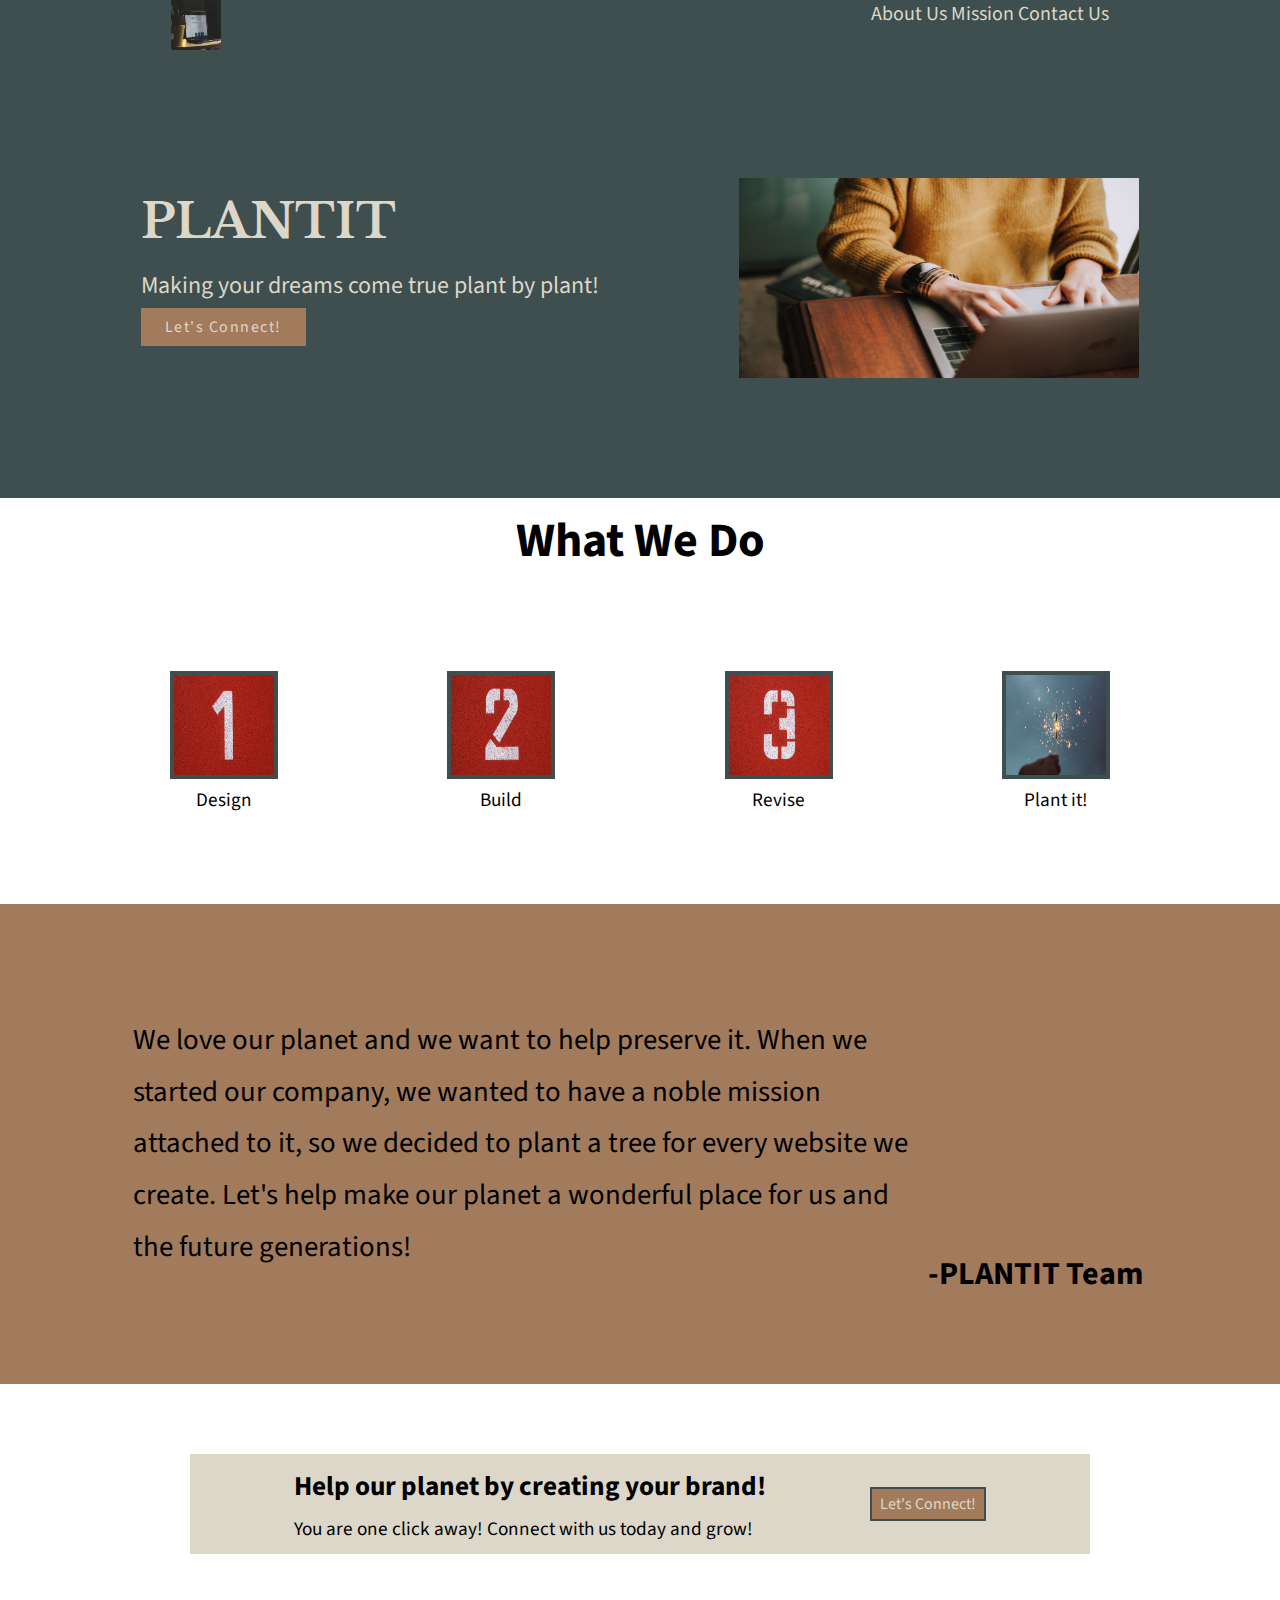
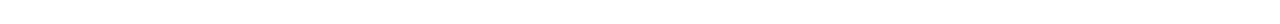
==== index.html @ 6e58cea7 "removing files from the folder to fix the publishing error" ====
<!DOCTYPE html>
<html lang="en">
<head>
    <meta charset="UTF-8">
    <meta http-equiv="X-UA-Compatible" content="IE=edge">
    <meta name="viewport" content="width=device-width, initial-scale=1.0">
    <link rel="stylesheet" href="style.css">
    <link href="https://fonts.googleapis.com/css2?family=Libre+Baskerville&family=Source+Sans+Pro:wght@300&display=swap" 
    rel="stylesheet">
    <link rel="stylesheet" href="style.css">
    <title>Landing Page</title>
</head>
<body>

    <!--Intro Section-->

    <header class="header">
        <img class="logo-img" src="./images/logo.jpg" alt="header logo">
        <nav class="nav">
            <a class="link-one" href="#">About Us</a>
            <a class="link-two" href="#">Mission</a>
            <a class="link-three" href="#">Contact Us</a>
        </nav>
    </header>

    <!-- Intro Section -->
    <section class="intro">

        <div class="intro-txt">
            <h1 class="intro-title">PLANTIT</h1>
            <p class="intro-paragraph">Making your dreams come true plant by plant!</p>
            <button class="btn" type="button">Let's Connect!</button>
        </div>

        <div class="intro-img">
            <img class="img-intro" src="./images/header.jpg" alt="a person wearing a yellow sweater typing on a laptop">
        </div>


    </section>
        
    

    <!--About Us Section-->

    <div class="aboutus-title">
        <h1>What We Do</h1>
    </div>


    <section class="aboutus-section">
        <div class="no-one">
            <img class="img-one" src="./images/1.jpg" alt="white number one on a red surface">
            <p class="no-one__text">Design</p>
        </div>

        <div class="no-two">
            <img class="img-two" src="./images/2.jpg" alt="white number two on a red surface">
            <p class="no-two__text">Build</p>
        </div>

        <div class="no-three">
            <img class="img-three" src="./images/3.jpg" alt="white number three on a red surface">
            <p class="no-three__text">Revise</p>
        </div>

        <div class="no-four">
            <img class="img-four" src="./images/4.jpg" alt="hand holding a small fireworks stick">
            <p class="no-four__text">Plant it!</p>
        </div>

    </section>

    <!--Mission-->

    <div class="mission">
        <p class="mission-paragraph">We love our planet and we want to help preserve it. 
            When we started our company, we wanted to have a noble mission attached to it, so we decided to plant a tree for every website we create. 
            Let's help make our planet a wonderful place for us and the future generations!</p>
        <p class="mission-quote"><strong>-PLANTIT Team</strong></p>
    </div>

    <!--Connect-->

    <section class="connect">
        <div class="connect-area">
            <div class="connect-text">
                <h1 class="connect-header">Help our planet by creating your brand!</h1>
                <p class="connect-paragraph">You are one click away! Connect with us today and grow!</p>
            </div>
            <button class="connect-button" type="button">Let's Connect!</button>
        </div>
    </section>



</body>
</html>
---- style.css ----
:root {

    --ff-primary: Source Sans Pro;
    --ff-secondary: Libre Baskerville;

    --clr-light: #DCD7C9;
    --clr-accent: #A27B5C;
    --clr-dark: #3F4E4F;
}

body {
    margin: 0 auto;
    padding: 0;
}


h1, p{
    line-height: 1.8;
    margin: 0;
}



/* Header */

.header {
    background-color: var(--clr-dark);
    display: flex;
    justify-content: space-around;
}

.logo-img {
    height: 50px;
    width: 50px;
    position: relative;
    right: 6%;
}

.nav {
    position: relative;
    left: 6%
}

.link-one, .link-two, .link-three {
    font-family: var(--ff-primary);
    font-size: 1.25rem;
    color: var(--clr-light);
    text-decoration: none;
}

/* Intro Section */

.intro {
    display: flex;
    justify-content: space-evenly;
    height: 20em;
    padding-top: 10%;
    background-color: var(--clr-dark);
}



.intro-title {
    font-family: var(--ff-secondary);
    color: var(--clr-light);
    font-size: 3rem;
}

.intro-paragraph {
    font-family: var(--ff-primary);
    color: var(--clr-light);
    font-size: 1.5rem;
}


.img-intro {
    height: 200px;
    width: 400px;
}

.btn {
    background-color: var(--clr-accent);
    color: var(--clr-light);
    font-family: var(--ff-primary);
    font-size: 1rem;
    border-style: none;
    display: inline-block;
    padding: .5em 1.5em;
    letter-spacing: 1.5px;   
    cursor: pointer; 
}




/* About Us Section */

.aboutus-section{
    display: flex;
    justify-content: space-evenly;
    align-items: center;
    height: 20em;
}



.aboutus-title {
    text-align: center;
    font-family: var(--ff-primary);
    font-size: 1.5rem;
}

.img-one, .img-two, .img-three, .img-four {
    width: 100px;
    height: 100px;
    border: 4px solid var(--clr-dark);
}

.no-one__text, .no-two__text, .no-three__text, .no-four__text {
    text-align: center;
    font-family: var(--ff-primary);
    font-size: 1.2rem;
}


/* Mission */

.mission {
    background-color: var(--clr-accent);
    height: 30em;
    display: flex;
    justify-content: center;
    align-items: center;

}

.mission-paragraph {
    font-family: var(--ff-primary);
    font-size: 1.8rem;
    max-width: 800px;
    text-align: left;
}

.mission-quote {
    font-family: var(--ff-primary);
    font-size: 2rem;
    position: relative;
    top: 130px;
    right: 5px;
}

/* Contact Section */

.connect {
    height: 15em;
    display: flex;
    justify-content: center;
    align-items: center;
}

.connect-area {
    background-color: var(--clr-light);
    width: 900px;
    height: 100px;
    display: flex;
    justify-content: space-evenly;
    align-items: center;
}

.connect-header {
    font-family: var(--ff-primary);
    font-size: 1.7rem;
}

.connect-paragraph {
    font-family: var(--ff-primary);
    font-size: 1.2rem;
}


.connect-button {
    background-color: var(--clr-accent);
    color: var(--clr-light);
    font-family: var(--ff-primary);
    font-size: 1rem;
    border: 2px solid var(--clr-dark);
    padding: 4px 8px;
    cursor: pointer;
}
---- style.css ----
:root {

    --ff-primary: Source Sans Pro;
    --ff-secondary: Libre Baskerville;

    --clr-light: #DCD7C9;
    --clr-accent: #A27B5C;
    --clr-dark: #3F4E4F;
}

body {
    margin: 0 auto;
    padding: 0;
}


h1, p{
    line-height: 1.8;
    margin: 0;
}



/* Header */

.header {
    background-color: var(--clr-dark);
    display: flex;
    justify-content: space-around;
}

.logo-img {
    height: 50px;
    width: 50px;
    position: relative;
    right: 6%;
}

.nav {
    position: relative;
    left: 6%
}

.link-one, .link-two, .link-three {
    font-family: var(--ff-primary);
    font-size: 1.25rem;
    color: var(--clr-light);
    text-decoration: none;
}

/* Intro Section */

.intro {
    display: flex;
    justify-content: space-evenly;
    height: 20em;
    padding-top: 10%;
    background-color: var(--clr-dark);
}



.intro-title {
    font-family: var(--ff-secondary);
    color: var(--clr-light);
    font-size: 3rem;
}

.intro-paragraph {
    font-family: var(--ff-primary);
    color: var(--clr-light);
    font-size: 1.5rem;
}


.img-intro {
    height: 200px;
    width: 400px;
}

.btn {
    background-color: var(--clr-accent);
    color: var(--clr-light);
    font-family: var(--ff-primary);
    font-size: 1rem;
    border-style: none;
    display: inline-block;
    padding: .5em 1.5em;
    letter-spacing: 1.5px;   
    cursor: pointer; 
}




/* About Us Section */

.aboutus-section{
    display: flex;
    justify-content: space-evenly;
    align-items: center;
    height: 20em;
}



.aboutus-title {
    text-align: center;
    font-family: var(--ff-primary);
    font-size: 1.5rem;
}

.img-one, .img-two, .img-three, .img-four {
    width: 100px;
    height: 100px;
    border: 4px solid var(--clr-dark);
}

.no-one__text, .no-two__text, .no-three__text, .no-four__text {
    text-align: center;
    font-family: var(--ff-primary);
    font-size: 1.2rem;
}


/* Mission */

.mission {
    background-color: var(--clr-accent);
    height: 30em;
    display: flex;
    justify-content: center;
    align-items: center;

}

.mission-paragraph {
    font-family: var(--ff-primary);
    font-size: 1.8rem;
    max-width: 800px;
    text-align: left;
}

.mission-quote {
    font-family: var(--ff-primary);
    font-size: 2rem;
    position: relative;
    top: 130px;
    right: 5px;
}

/* Contact Section */

.connect {
    height: 15em;
    display: flex;
    justify-content: center;
    align-items: center;
}

.connect-area {
    background-color: var(--clr-light);
    width: 900px;
    height: 100px;
    display: flex;
    justify-content: space-evenly;
    align-items: center;
}

.connect-header {
    font-family: var(--ff-primary);
    font-size: 1.7rem;
}

.connect-paragraph {
    font-family: var(--ff-primary);
    font-size: 1.2rem;
}


.connect-button {
    background-color: var(--clr-accent);
    color: var(--clr-light);
    font-family: var(--ff-primary);
    font-size: 1rem;
    border: 2px solid var(--clr-dark);
    padding: 4px 8px;
    cursor: pointer;
}
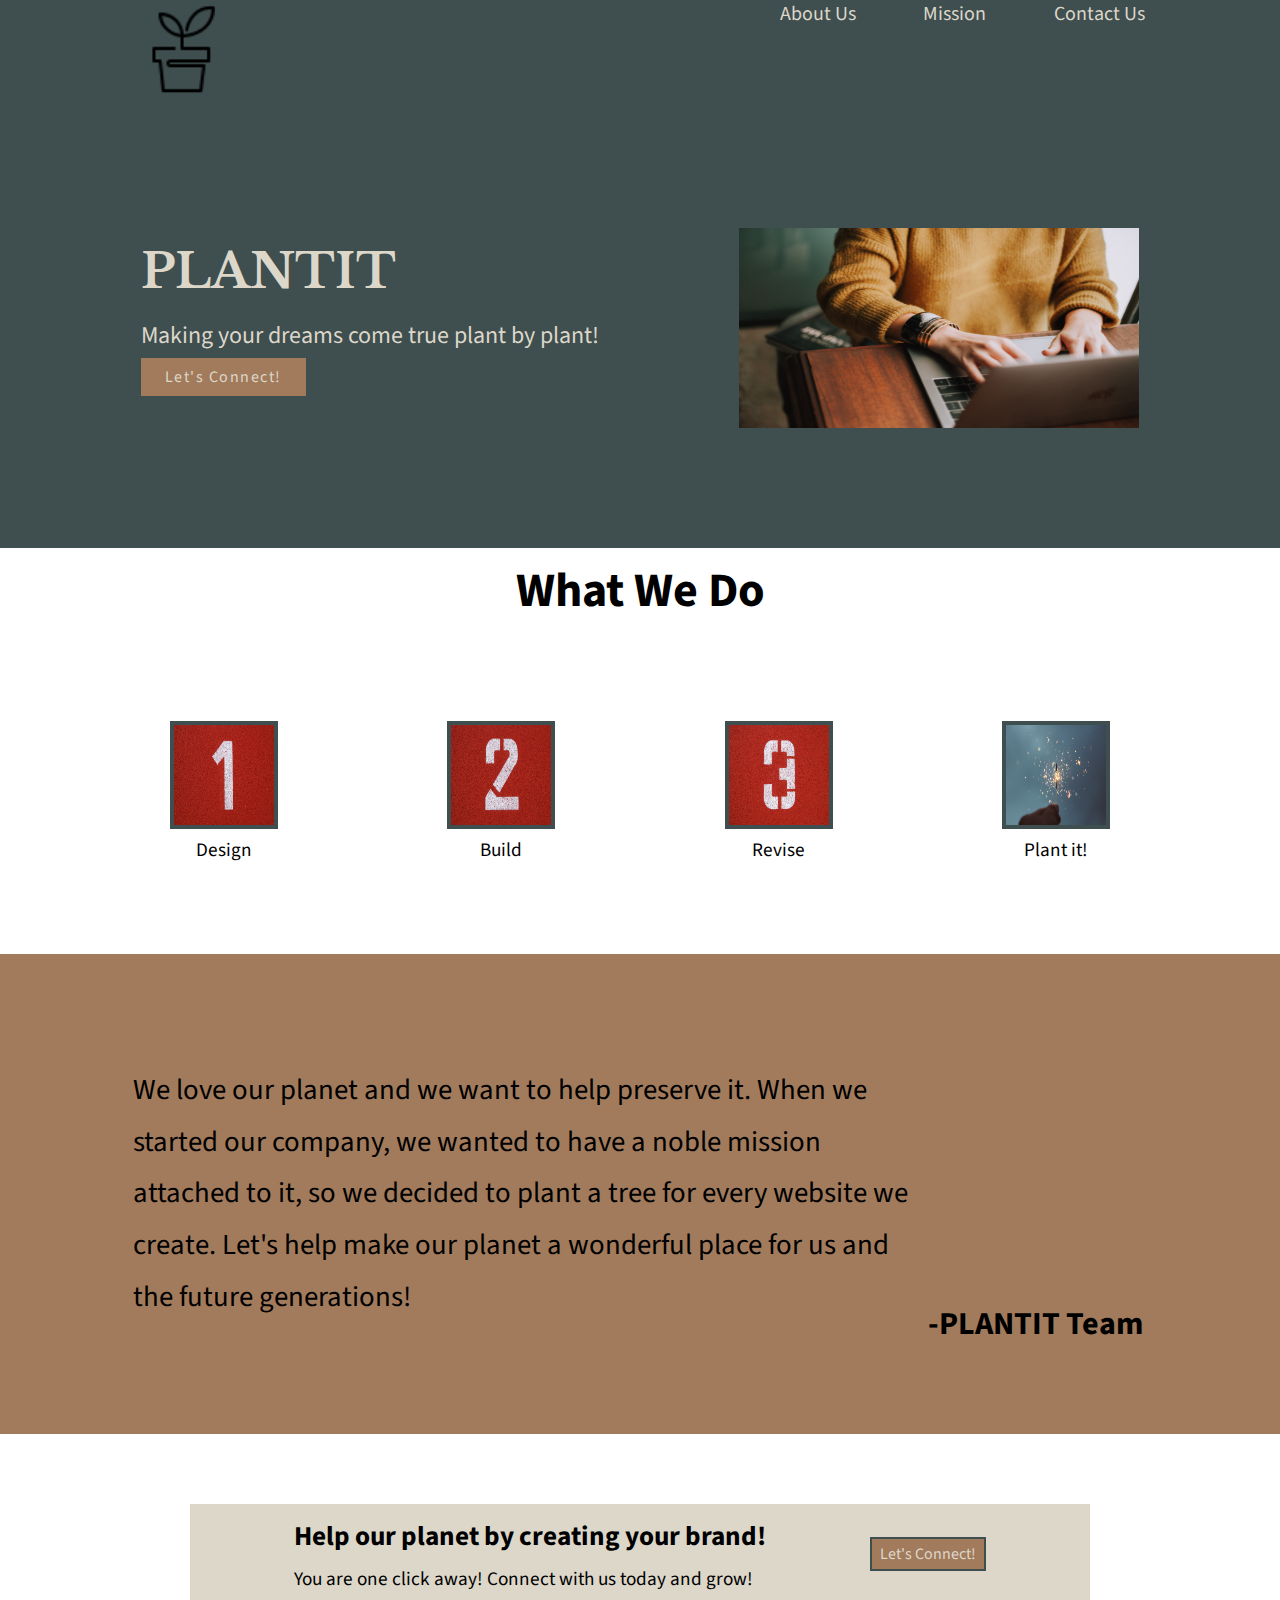
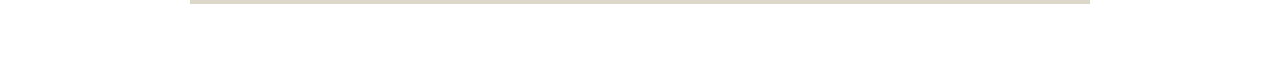
==== commit ad30ae6d: "changed the logo and the nav bar" ====
--- a/index.html
+++ b/index.html
@@ -15,7 +15,7 @@
     <!--Intro Section-->
 
     <header class="header">
-        <img class="logo-img" src="./images/logo.jpg" alt="header logo">
+        <img class="logo-img" src="./images/plant.png" alt="header logo">
         <nav class="nav">
             <a class="link-one" href="#">About Us</a>
             <a class="link-two" href="#">Mission</a>
--- a/style.css
+++ b/style.css
@@ -31,15 +31,19 @@
 }
 
 .logo-img {
-    height: 50px;
-    width: 50px;
+    height: 100px;
+    width: 100px;
     position: relative;
-    right: 6%;
+    right: 3%;
 }
 
 .nav {
     position: relative;
-    left: 6%
+    width: 500px;
+    display: flex;
+    justify-content: space-evenly;
+    left: 8%;
+    
 }
 
 .link-one, .link-two, .link-three {
--- a/style.css
+++ b/style.css
@@ -31,15 +31,19 @@
 }
 
 .logo-img {
-    height: 50px;
-    width: 50px;
+    height: 100px;
+    width: 100px;
     position: relative;
-    right: 6%;
+    right: 3%;
 }
 
 .nav {
     position: relative;
-    left: 6%
+    width: 500px;
+    display: flex;
+    justify-content: space-evenly;
+    left: 8%;
+    
 }
 
 .link-one, .link-two, .link-three {
